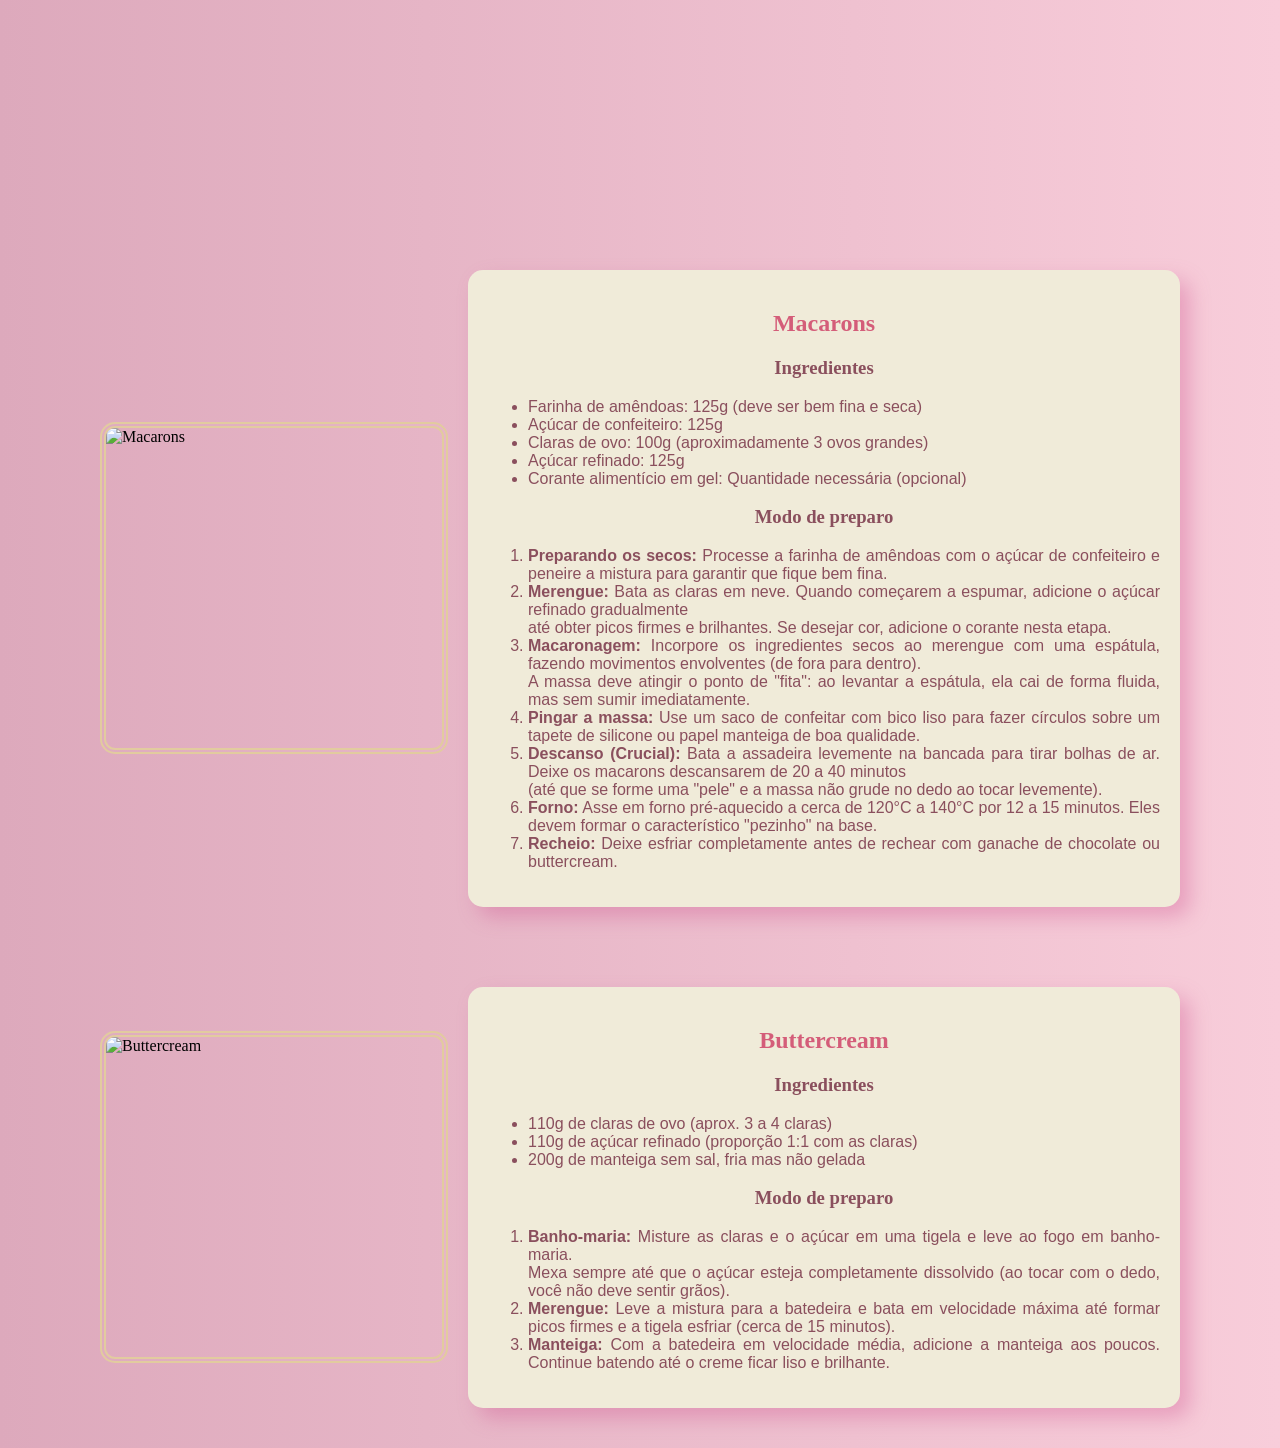
==== site/index.html @ fd3b670d "Add files via upload" ====
<!DOCTYPE html>
<html lang="en">
<head>
    <meta charset="UTF-8">
    <meta name="viewport" content="width=device-width, initial-scale=1.0">
    <title>Receitas Dulce Delight</title>
    <link rel="stylesheet" href="style.css">
    <script src="script4.js"></script>

    <script>
        fetch('/api/lista')
            .then ((data)=>data.json())
            .then((json)=>console.log(json))
            .catch((err)=>console.log(err));

    </script>  

</head>
<body>
    <a href="home.html">
        <div class="logo"></div>
    </a>

    <section class="receita">
        <img src="https://www.southernliving.com/thmb/dnsycw_-mf35yKRkq3cBsThVzrY=/1500x0/filters:no_upscale():max_bytes(150000):strip_icc()/Southern-Living_Macarons_025-0e05e0cd226d44609f55ed8bc9cd3a3e.jpg" alt="Macarons">

        <div class="texto">
            <h2>Macarons</h2>

            <h3>Ingredientes</h3>
            <ul>
                <li>Farinha de amêndoas: 125g (deve ser bem fina e seca)</li>
                <li>Açúcar de confeiteiro: 125g</li>
                <li>Claras de ovo: 100g (aproximadamente 3 ovos grandes)</li>
                <li>Açúcar refinado: 125g</li>
                <li>Corante alimentício em gel: Quantidade necessária (opcional)</li>
            </ul>

            <h3>Modo de preparo</h3>
            <ol>
                <li><b>Preparando os secos:</b> Processe a farinha de amêndoas com o açúcar de confeiteiro e peneire a mistura para garantir que fique bem fina.</li>
                <li><b>Merengue:</b> Bata as claras em neve. Quando começarem a espumar, adicione o açúcar refinado gradualmente <br>até obter picos firmes e brilhantes. Se desejar cor, adicione o corante nesta etapa.</li>
                <li><b>Macaronagem:</b> Incorpore os ingredientes secos ao merengue com uma espátula, fazendo movimentos envolventes (de fora para dentro).<br> A massa deve atingir o ponto de "fita": ao levantar a espátula, ela cai de forma fluida, mas sem sumir imediatamente.</li>
                <li><b>Pingar a massa:</b> Use um saco de confeitar com bico liso para fazer círculos sobre um tapete de silicone ou papel manteiga de boa qualidade.</li>
                <li><b>Descanso (Crucial):</b> Bata a assadeira levemente na bancada para tirar bolhas de ar. Deixe os macarons descansarem de 20 a 40 minutos <br>(até que se forme uma "pele" e a massa não grude no dedo ao tocar levemente).</li>
                <li><b>Forno:</b> Asse em forno pré-aquecido a cerca de 120°C a 140°C por 12 a 15 minutos. Eles devem formar o característico "pezinho" na base.</li>
                <li><b>Recheio:</b> Deixe esfriar completamente antes de rechear com ganache de chocolate ou buttercream.</li>
            </ol>
        </div>
    </section>

    <section class="receita invertida">
        
        <div class="texto">
            <h2>Buttercream</h2>

            <h3>Ingredientes</h3>
            <ul>
                <li>110g de claras de ovo (aprox. 3 a 4 claras)</li>
                <li>110g de açúcar refinado (proporção 1:1 com as claras)</li>
                <li>200g de manteiga sem sal, fria mas não gelada</li>
            </ul>

            <h3>Modo de preparo</h3>
            <ol>
                <li><b>Banho-maria:</b> Misture as claras e o açúcar em uma tigela e leve ao fogo em banho-maria. <br>Mexa sempre até que o açúcar esteja completamente dissolvido (ao tocar com o dedo, você não deve sentir grãos).</li>
                <li><b>Merengue:</b> Leve a mistura para a batedeira e bata em velocidade máxima até formar picos firmes e a tigela esfriar (cerca de 15 minutos).</li>
                <li><b>Manteiga:</b> Com a batedeira em velocidade média, adicione a manteiga aos poucos. Continue batendo até o creme ficar liso e brilhante.</li>
            </ol>
        </div>

        <img src="https://foodisafourletterword.com/wp-content/uploads/2021/05/French_Buttercream_Frosting_Recipe.jpg" alt="Buttercream">
    </section>

</body>
</html>
---- site/style.css ----
body{
    margin: 0;
    background: linear-gradient(to left, #f8cdda, #dda9bc);
}

.receita {
    display: flex;
    align-items: center;
    justify-content: space-between;
    gap: 20px;
    padding: 40px 60px;
    width: 100%;
    box-sizing: border-box;
    max-width: 1200px;
    margin: 0 auto;
}

.invertida {
    flex-direction: row-reverse;
}


.texto {
    flex: 2;
    background-color: #f0ebd9;
    filter: drop-shadow(10px 10px 10px rgba(199, 59, 129, 0.3));  
    padding: 20px;
    border-radius: 15px;
    text-align: justify;
}

h1 {
    text-align: center;
    color: #d45d79;
    margin: 30px 0;
    font-family:'Segoe UI', Tahoma, Geneva, Verdana, sans-serif ;
    font-style: normal;
    font-weight: 800;
    border: 1cm;
}

h2{
    color: #d45d79;
    text-align: center;;
    font-family: Times, Times New Roman, serif;
    
}

h3 {
    color: #8a4f5d;
    text-align: center;;
    font-family: Times, Times New Roman, serif;
}

.receita img {
    flex: 1;
    width: 400px;
    height: 320px;
    border: 6px double #e2cb9f;
    border-radius: 15px;
    
}

ul{
    color: #8a4f5d;
    font-family:'Segoe UI', Tahoma, Geneva, Verdana, sans-serif ;
    font-style: normal
}

ol{
    color: #8a4f5d;
    font-family:'Segoe UI', Tahoma, Geneva, Verdana, sans-serif ;
    font-style: normal
}

.logo {
    width: 220px;
    height: 220px;
    margin: 5px auto;
    background-image: url("F:\2 ano\WEB1\Catalogo\site\Imagens\logo.png");
    background-size: contain;
    background-repeat: no-repeat;
    background-position: center;
    transition: 0.2s;
    filter: drop-shadow(0px 5px 10px rgba(199, 59, 129, 0.3));
}

.logo:hover {
    background-image: url("F:\2 ano\WEB1\Catalogo\site\Imagens\logo_rosa.png");
    transform: scale(1.05);
}
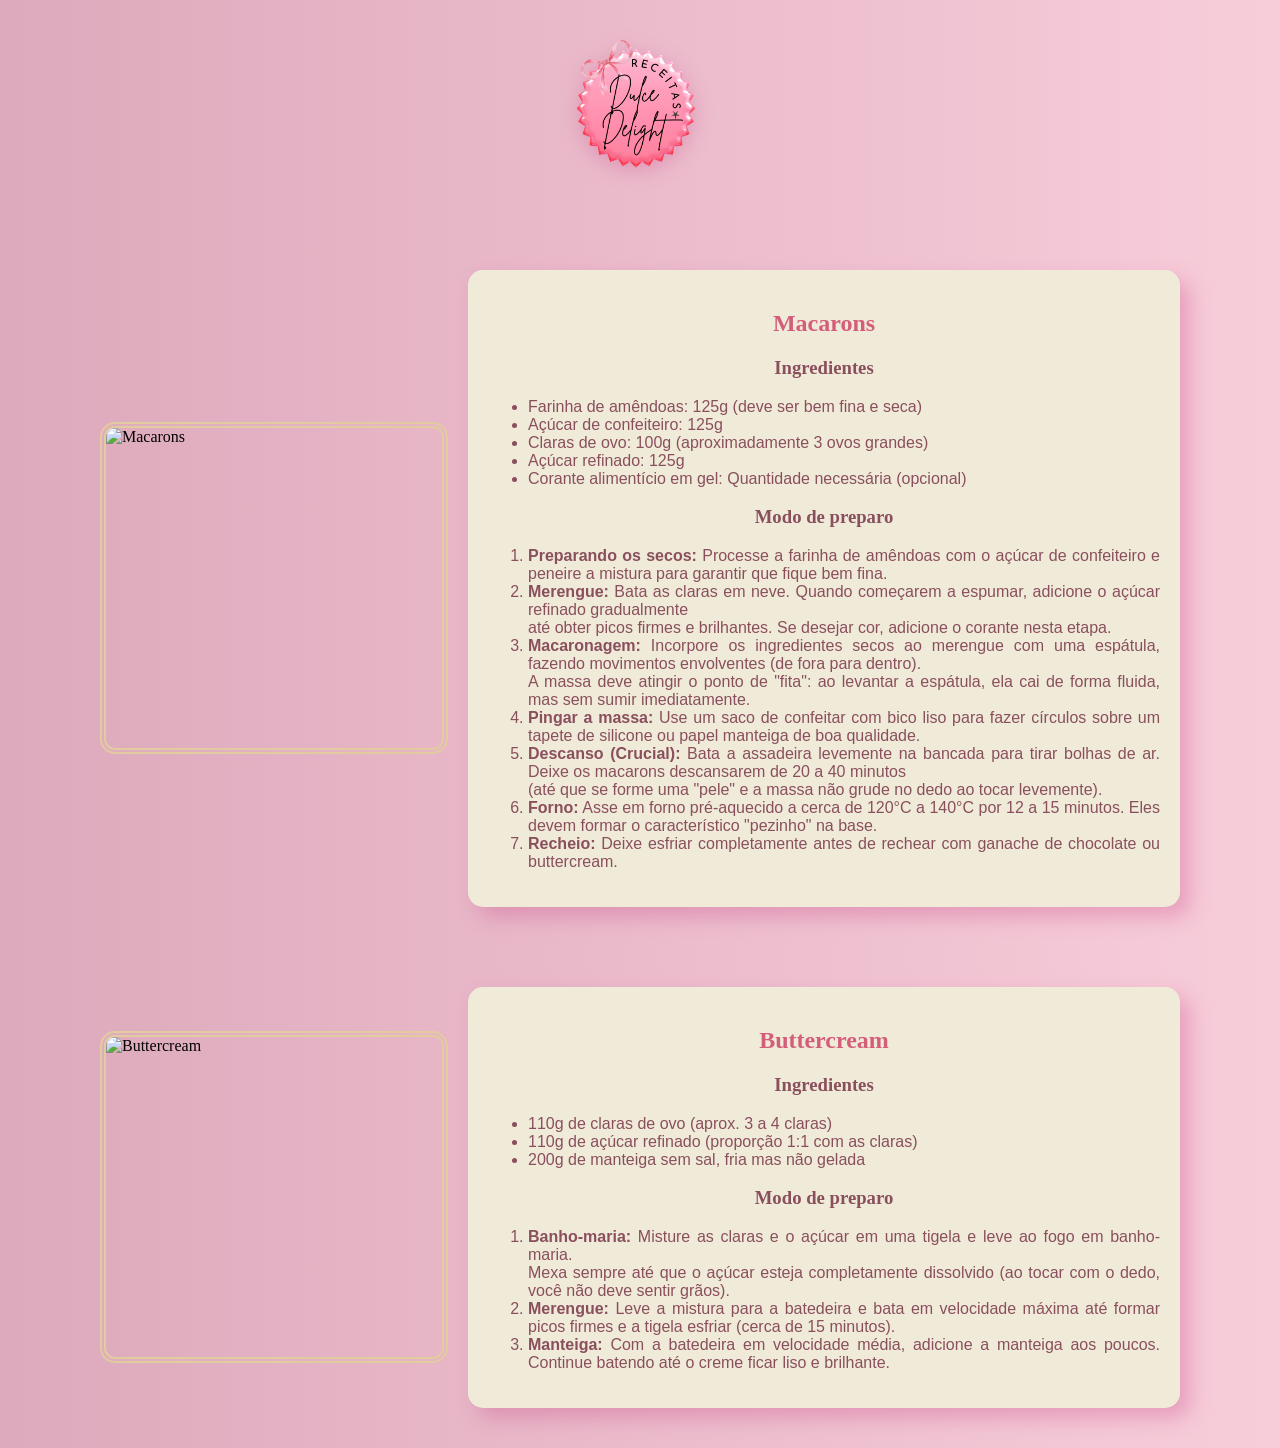
==== commit 7e41e753: "Add files via upload" ====
--- a/site/index.html
+++ b/site/index.html
@@ -5,21 +5,14 @@
     <meta name="viewport" content="width=device-width, initial-scale=1.0">
     <title>Receitas Dulce Delight</title>
     <link rel="stylesheet" href="style.css">
-    <script src="script4.js"></script>
 
-    <script>
-        fetch('/api/lista')
-            .then ((data)=>data.json())
-            .then((json)=>console.log(json))
-            .catch((err)=>console.log(err));
-
-    </script>  
 
 </head>
 <body>
     <a href="home.html">
         <div class="logo"></div>
     </a>
+    <div class="todosCards"></div>
 
     <section class="receita">
         <img src="https://www.southernliving.com/thmb/dnsycw_-mf35yKRkq3cBsThVzrY=/1500x0/filters:no_upscale():max_bytes(150000):strip_icc()/Southern-Living_Macarons_025-0e05e0cd226d44609f55ed8bc9cd3a3e.jpg" alt="Macarons">
@@ -72,5 +65,6 @@
         <img src="https://foodisafourletterword.com/wp-content/uploads/2021/05/French_Buttercream_Frosting_Recipe.jpg" alt="Buttercream">
     </section>
 
+<script src="scriptIndex.js"></script>
 </body>
 </html>
--- a/site/style.css
+++ b/site/style.css
@@ -77,7 +77,7 @@
     width: 220px;
     height: 220px;
     margin: 5px auto;
-    background-image: url("F:\2 ano\WEB1\Catalogo\site\Imagens\logo.png");
+    background-image: url("Imagens/logo.png");
     background-size: contain;
     background-repeat: no-repeat;
     background-position: center;
@@ -86,6 +86,6 @@
 }
 
 .logo:hover {
-    background-image: url("F:\2 ano\WEB1\Catalogo\site\Imagens\logo_rosa.png");
+    background-image: url('Imagens/logo_rosa.png');
     transform: scale(1.05);
 }
